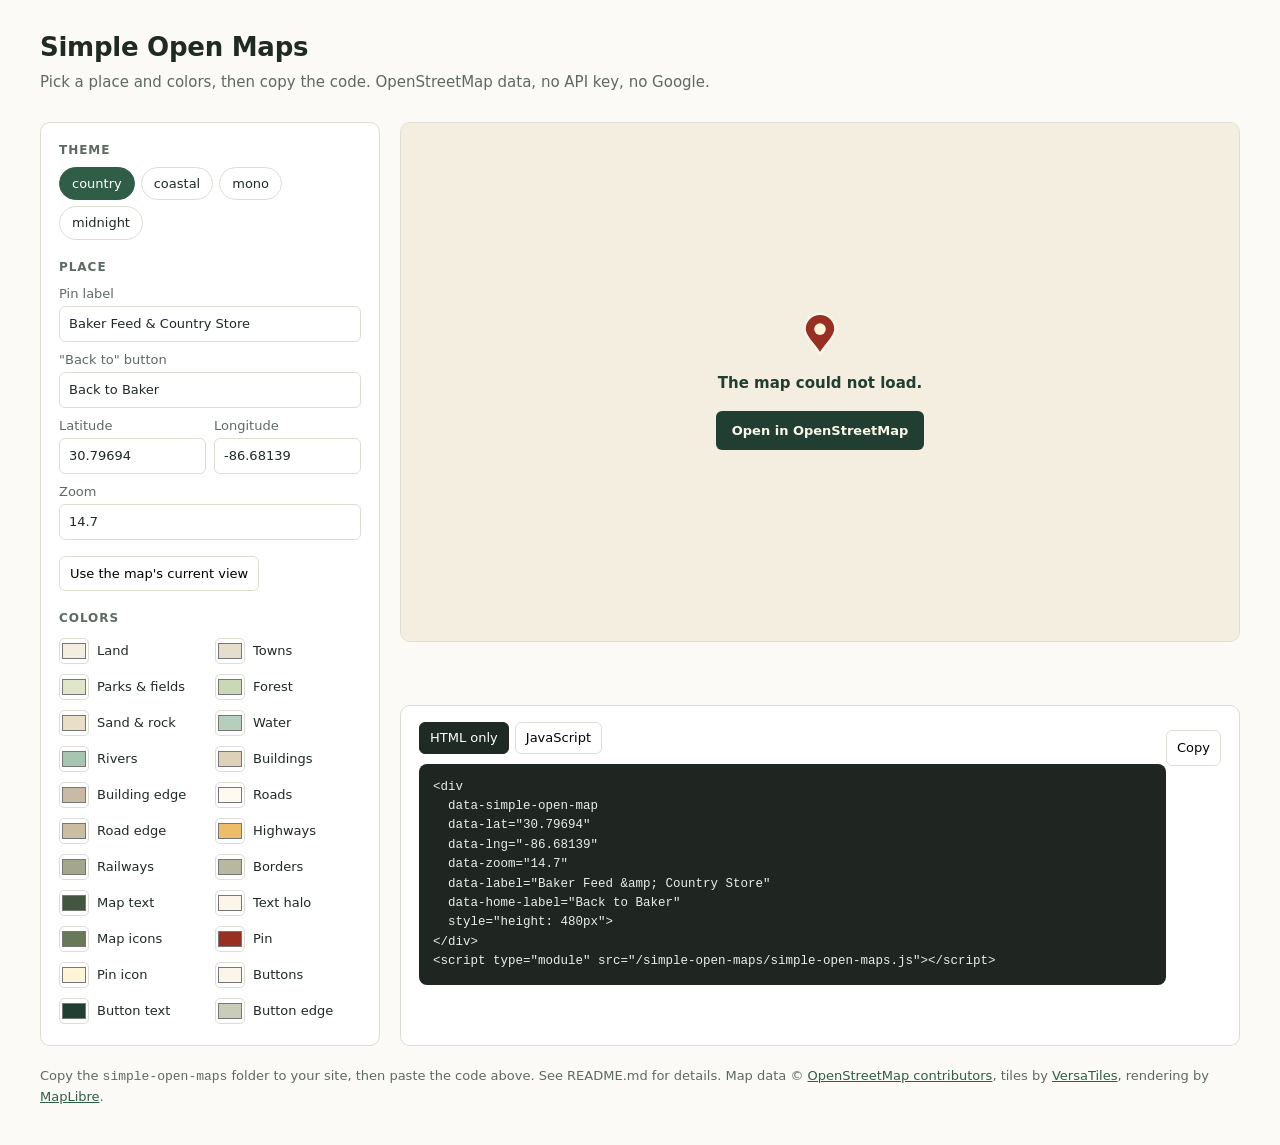
==== index.html @ 663730d6 "Simple Open Maps: drop-in OpenStreetMap maps with custom colors No API key, no build step. One folde" ====
<!doctype html>
<html lang="en">
<head>
  <meta charset="utf-8">
  <meta name="viewport" content="width=device-width, initial-scale=1">
  <title>Simple Open Maps — Theme Builder</title>
  <meta name="description" content="Pick a place and colors, then copy a ready-to-paste OpenStreetMap embed. No API key.">
  <style>
    :root { --ink: #1f2a24; --muted: #5d6a62; --line: #dcded4; --paper: #fbfaf6; --card: #ffffff; --accent: #2f5d46; color-scheme: light; }
    * { box-sizing: border-box; }
    body { margin: 0; background: var(--paper); color: var(--ink); font: 15px/1.5 system-ui, -apple-system, "Segoe UI", sans-serif; }
    header { padding: 28px 20px 8px; max-width: 1240px; margin: 0 auto; }
    h1 { margin: 0 0 4px; font-size: 26px; letter-spacing: -0.01em; }
    header p { margin: 0; color: var(--muted); }
    main { display: grid; grid-template-columns: 340px minmax(0, 1fr); gap: 20px; max-width: 1240px; margin: 0 auto; padding: 20px; }
    aside, .output { background: var(--card); border: 1px solid var(--line); border-radius: 10px; }
    aside { padding: 18px; align-self: start; }
    h2 { margin: 18px 0 8px; font-size: 12px; text-transform: uppercase; letter-spacing: 0.08em; color: var(--muted); }
    h2:first-child { margin-top: 0; }
    .themes { display: flex; flex-wrap: wrap; gap: 6px; }
    .themes button { padding: 6px 12px; border: 1px solid var(--line); border-radius: 999px; background: #fff; color: var(--ink); font: inherit; font-size: 13px; cursor: pointer; }
    .themes button[aria-pressed="true"] { background: var(--accent); border-color: var(--accent); color: #fff; }
    label.field { display: block; margin-bottom: 8px; font-size: 13px; color: var(--muted); }
    label.field input { display: block; width: 100%; margin-top: 3px; padding: 7px 9px; border: 1px solid var(--line); border-radius: 6px; font: inherit; color: var(--ink); }
    .row { display: grid; grid-template-columns: 1fr 1fr; gap: 8px; }
    .colors { display: grid; grid-template-columns: 1fr 1fr; gap: 4px 10px; }
    .color { display: flex; align-items: center; gap: 8px; font-size: 13px; padding: 3px 0; }
    .color input { width: 30px; height: 26px; padding: 0; border: 1px solid var(--line); border-radius: 5px; background: none; cursor: pointer; flex: none; }
    .small-button { margin-top: 8px; padding: 7px 10px; border: 1px solid var(--line); border-radius: 6px; background: #fff; font: inherit; font-size: 13px; cursor: pointer; }
    .stage { display: grid; gap: 20px; min-width: 0; }
    #map { height: 520px; border-radius: 10px; border: 1px solid var(--line); }
    .output { padding: 16px 18px; min-width: 0; }
    .tabs { display: flex; gap: 6px; margin-bottom: 10px; }
    .tabs button { padding: 5px 10px; border: 1px solid var(--line); border-radius: 6px; background: #fff; font: inherit; font-size: 13px; cursor: pointer; }
    .tabs button[aria-selected="true"] { background: var(--ink); color: #fff; border-color: var(--ink); }
    pre { margin: 0; padding: 14px; overflow: auto; background: #1f2622; color: #e8efe9; border-radius: 8px; font: 12.5px/1.55 ui-monospace, Consolas, monospace; white-space: pre; }
    .copy { float: right; }
    footer { max-width: 1240px; margin: 0 auto; padding: 0 20px 40px; color: var(--muted); font-size: 13px; }
    footer a { color: var(--accent); }
    @media (max-width: 860px) { main { grid-template-columns: 1fr; } #map { height: 380px; } }
  </style>
</head>
<body>
  <header>
    <h1>Simple Open Maps</h1>
    <p>Pick a place and colors, then copy the code. OpenStreetMap data, no API key, no Google.</p>
  </header>
  <main>
    <aside>
      <h2>Theme</h2>
      <div class="themes" id="themes"></div>

      <h2>Place</h2>
      <label class="field">Pin label <input id="label" value="Baker Feed &amp; Country Store"></label>
      <label class="field">"Back to" button <input id="homeLabel" value="Back to Baker"></label>
      <div class="row">
        <label class="field">Latitude <input id="lat" inputmode="decimal" value="30.79694"></label>
        <label class="field">Longitude <input id="lng" inputmode="decimal" value="-86.68139"></label>
      </div>
      <label class="field">Zoom <input id="zoom" inputmode="decimal" value="14.7"></label>
      <button class="small-button" id="useView" type="button">Use the map's current view</button>

      <h2>Colors</h2>
      <div class="colors" id="colors"></div>
    </aside>

    <div class="stage">
      <div id="map"></div>
      <section class="output" aria-label="Embed code">
        <button class="small-button copy" id="copy" type="button">Copy</button>
        <div class="tabs" role="tablist">
          <button role="tab" aria-selected="true" data-format="html">HTML only</button>
          <button role="tab" aria-selected="false" data-format="js">JavaScript</button>
        </div>
        <pre><code id="code"></code></pre>
      </section>
    </div>
  </main>
  <footer>
    Copy the <code>simple-open-maps</code> folder to your site, then paste the code above. See README.md for details.
    Map data © <a href="https://www.openstreetmap.org/copyright">OpenStreetMap contributors</a>, tiles by <a href="https://versatiles.org/">VersaTiles</a>, rendering by <a href="https://maplibre.org/">MapLibre</a>.
  </footer>

  <script type="module">
    import { createMap, themes, resolveColors } from './simple-open-maps/simple-open-maps.js';

    const LABELS = {
      background: 'Land', developed: 'Towns', green: 'Parks & fields', forest: 'Forest', bare: 'Sand & rock',
      water: 'Water', waterway: 'Rivers', building: 'Buildings', buildingOutline: 'Building edge',
      road: 'Roads', roadCasing: 'Road edge', highway: 'Highways', rail: 'Railways', boundary: 'Borders',
      label: 'Map text', labelHalo: 'Text halo', icon: 'Map icons',
      pin: 'Pin', pinIcon: 'Pin icon', surface: 'Buttons', text: 'Button text', border: 'Button edge',
    };
    const $ = id => document.getElementById(id);
    let themeName = 'country';
    let overrides = {};
    let format = 'html';

    const place = () => ({
      label: $('label').value.trim(),
      homeLabel: $('homeLabel').value.trim(),
      lat: Number($('lat').value),
      lng: Number($('lng').value),
      zoom: Number($('zoom').value) || 14,
    });

    let controller;
    function build() {
      const p = place();
      if (!Number.isFinite(p.lat) || !Number.isFinite(p.lng)) return;
      controller = createMap('#map', {
        center: { lat: p.lat, lng: p.lng }, zoom: p.zoom, label: p.label || undefined,
        homeLabel: p.homeLabel || undefined, theme: themeName, colors: overrides, lazy: false,
      });
      renderCode();
    }

    function renderThemes() {
      $('themes').replaceChildren(...Object.keys(themes).map(name => {
        const button = document.createElement('button');
        button.type = 'button';
        button.textContent = name;
        button.setAttribute('aria-pressed', String(name === themeName));
        button.onclick = () => { themeName = name; overrides = {}; controller.setColors(name); renderThemes(); renderColors(); renderCode(); };
        return button;
      }));
    }

    function renderColors() {
      const colors = resolveColors(themeName, overrides);
      $('colors').replaceChildren(...Object.entries(LABELS).map(([role, text]) => {
        const label = document.createElement('label');
        label.className = 'color';
        const input = document.createElement('input');
        input.type = 'color';
        input.value = colors[role];
        input.oninput = () => { overrides[role] = input.value; controller.setColors({ [role]: input.value }); renderCode(); };
        label.append(input, text);
        return label;
      }));
    }

    const esc = text => text.replace(/&/g, '&amp;').replace(/"/g, '&quot;').replace(/</g, '&lt;');
    function renderCode() {
      const p = place();
      const changed = Object.fromEntries(Object.entries(overrides).filter(([role, value]) => value !== themes[themeName][role]));
      const hasColors = Object.keys(changed).length > 0;
      let code;
      if (format === 'html') {
        const attrs = [
          'data-simple-open-map',
          `data-lat="${p.lat}"`, `data-lng="${p.lng}"`, `data-zoom="${p.zoom}"`,
          p.label && `data-label="${esc(p.label)}"`,
          p.homeLabel && `data-home-label="${esc(p.homeLabel)}"`,
          themeName !== 'country' && `data-theme="${themeName}"`,
          hasColors && `data-colors='${JSON.stringify(changed)}'`,
          'style="height: 480px"',
        ].filter(Boolean);
        code = `<div\n  ${attrs.join('\n  ')}>\n</div>\n<script type="module" src="/simple-open-maps/simple-open-maps.js"><\/script>`;
      } else {
        const opts = [
          `center: { lat: ${p.lat}, lng: ${p.lng} },`,
          `zoom: ${p.zoom},`,
          p.label && `label: ${JSON.stringify(p.label)},`,
          p.homeLabel && `homeLabel: ${JSON.stringify(p.homeLabel)},`,
          themeName !== 'country' && `theme: '${themeName}',`,
          hasColors && `colors: ${JSON.stringify(changed, null, 2).replace(/\n/g, '\n    ')},`,
        ].filter(Boolean);
        code = `<div id="map" style="height: 480px"></div>\n<script type="module">\n  import { createMap } from '/simple-open-maps/simple-open-maps.js';\n\n  createMap('#map', {\n    ${opts.join('\n    ')}\n  });\n<\/script>`;
      }
      $('code').textContent = code;
    }

    document.querySelectorAll('[data-format]').forEach(tab => tab.onclick = () => {
      format = tab.dataset.format;
      document.querySelectorAll('[data-format]').forEach(other => other.setAttribute('aria-selected', String(other === tab)));
      renderCode();
    });
    $('copy').onclick = async () => {
      await navigator.clipboard.writeText($('code').textContent);
      $('copy').textContent = 'Copied';
      setTimeout(() => { $('copy').textContent = 'Copy'; }, 1400);
    };
    $('useView').onclick = () => {
      const map = controller?.map;
      if (!map) return;
      const { lat, lng } = map.getCenter();
      $('lat').value = lat.toFixed(5);
      $('lng').value = lng.toFixed(5);
      $('zoom').value = map.getZoom().toFixed(1);
      build();
    };
    let timer;
    for (const id of ['label', 'homeLabel', 'lat', 'lng', 'zoom']) $(id).addEventListener('input', () => { clearTimeout(timer); timer = setTimeout(build, 500); });

    renderThemes();
    renderColors();
    build();
  </script>
</body>
</html>
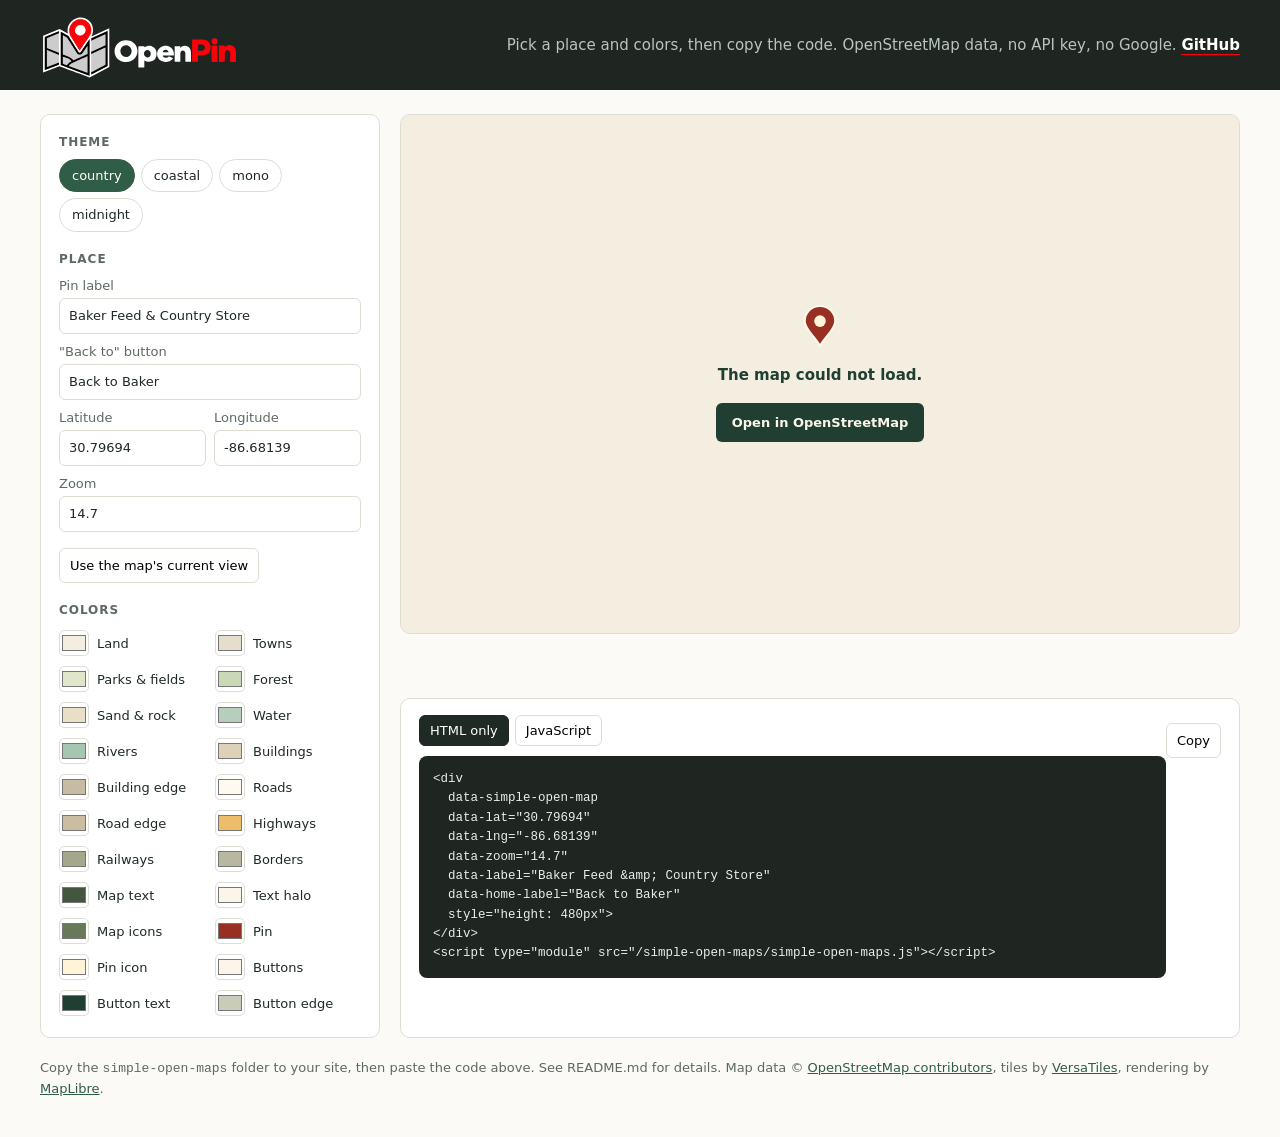
==== commit e8388dc5: "Rebrand to OpenPin and add logo to demo and README Co-Authored-By: Claude Opus 5.5 <noreply@anthropi" ====
--- a/index.html
+++ b/index.html
@@ -3,16 +3,20 @@
 <head>
   <meta charset="utf-8">
   <meta name="viewport" content="width=device-width, initial-scale=1">
-  <title>Simple Open Maps — Theme Builder</title>
+  <title>OpenPin — Theme Builder</title>
   <meta name="description" content="Pick a place and colors, then copy a ready-to-paste OpenStreetMap embed. No API key.">
   <style>
     :root { --ink: #1f2a24; --muted: #5d6a62; --line: #dcded4; --paper: #fbfaf6; --card: #ffffff; --accent: #2f5d46; color-scheme: light; }
     * { box-sizing: border-box; }
     body { margin: 0; background: var(--paper); color: var(--ink); font: 15px/1.5 system-ui, -apple-system, "Segoe UI", sans-serif; }
-    header { padding: 28px 20px 8px; max-width: 1240px; margin: 0 auto; }
-    h1 { margin: 0 0 4px; font-size: 26px; letter-spacing: -0.01em; }
-    header p { margin: 0; color: var(--muted); }
-    main { display: grid; grid-template-columns: 340px minmax(0, 1fr); gap: 20px; max-width: 1240px; margin: 0 auto; padding: 20px; }
+    .masthead { background: #1f2622; color: #e8efe9; }
+    header { display: flex; flex-wrap: wrap; align-items: center; justify-content: space-between; gap: 6px 24px; max-width: 1240px; margin: 0 auto; padding: 14px 20px; }
+    h1 { margin: 0; line-height: 0; }
+    /* The logo file has empty space around the artwork; trim it visually. */
+    h1 img { width: 210px; height: auto; margin: -10px 0 -18px -6px; }
+    header p { margin: 0; color: #b9c4bc; }
+    header a { color: #fff; font-weight: 600; text-decoration: none; border-bottom: 1px solid #fd0209; }
+    main { display: grid; grid-template-columns: 340px minmax(0, 1fr); gap: 20px; max-width: 1240px; margin: 0 auto; padding: 24px 20px 20px; }
     aside, .output { background: var(--card); border: 1px solid var(--line); border-radius: 10px; }
     aside { padding: 18px; align-self: start; }
     h2 { margin: 18px 0 8px; font-size: 12px; text-transform: uppercase; letter-spacing: 0.08em; color: var(--muted); }
@@ -41,10 +45,12 @@
   </style>
 </head>
 <body>
-  <header>
-    <h1>Simple Open Maps</h1>
-    <p>Pick a place and colors, then copy the code. OpenStreetMap data, no API key, no Google.</p>
-  </header>
+  <div class="masthead">
+    <header>
+      <h1><img src="logos/Openpin-Darkmode.svg" alt="OpenPin" width="210" height="90"></h1>
+      <p>Pick a place and colors, then copy the code. OpenStreetMap data, no API key, no Google. <a href="https://github.com/SoFain/OpenPin">GitHub</a></p>
+    </header>
+  </div>
   <main>
     <aside>
       <h2>Theme</h2>
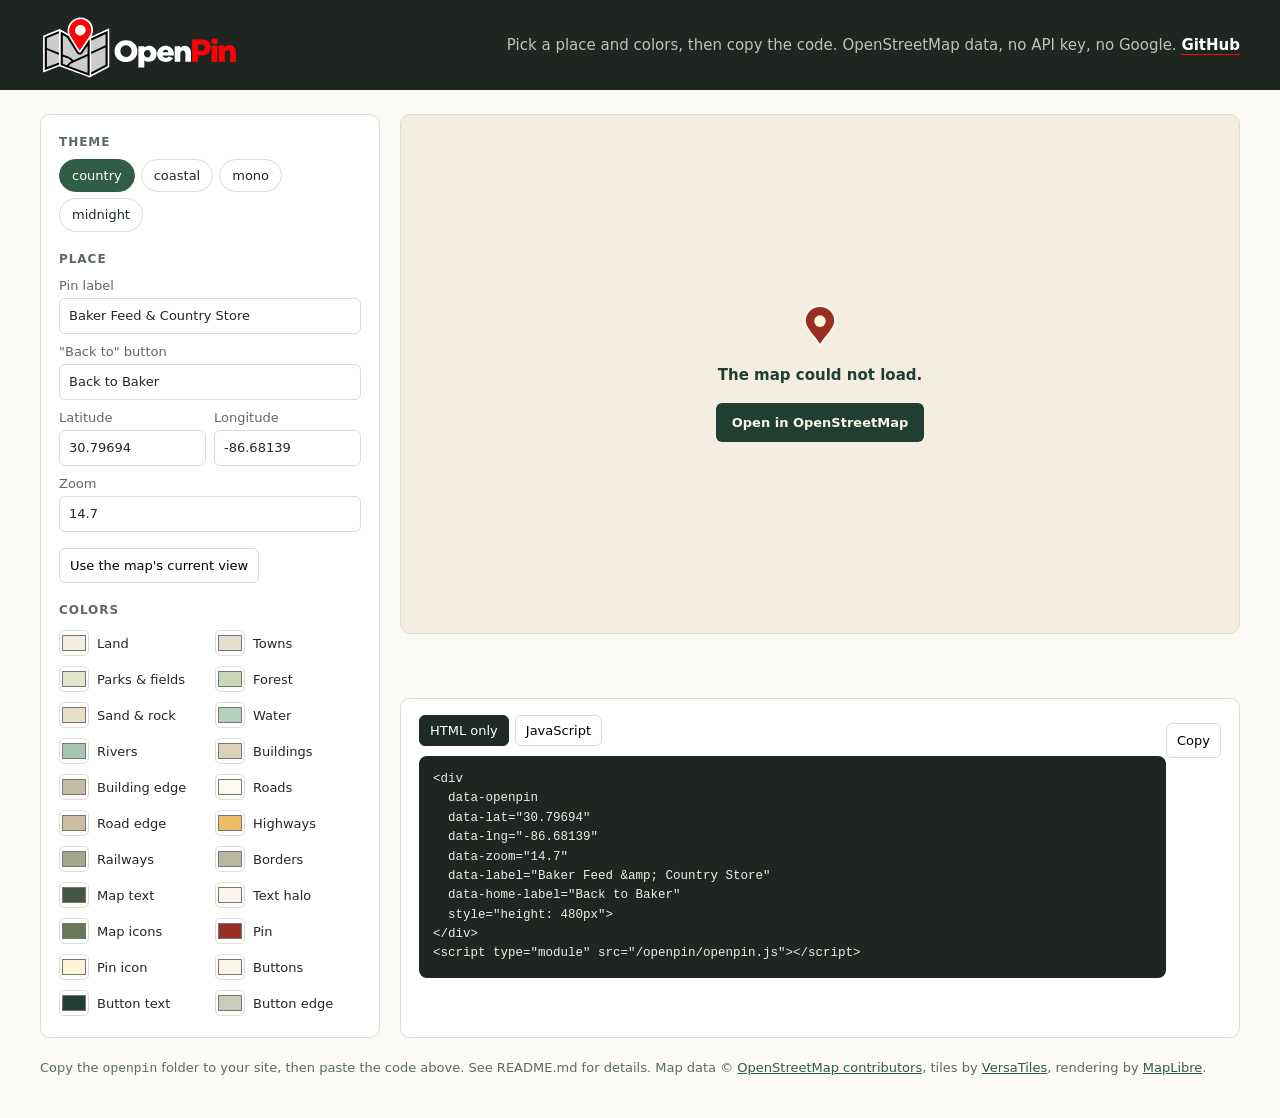
==== commit a5b24500: "Rename package to openpin Folder openpin/, files openpin.js and openpin.css, attribute data-openpin," ====
--- a/index.html
+++ b/index.html
@@ -83,12 +83,12 @@
     </div>
   </main>
   <footer>
-    Copy the <code>simple-open-maps</code> folder to your site, then paste the code above. See README.md for details.
+    Copy the <code>openpin</code> folder to your site, then paste the code above. See README.md for details.
     Map data © <a href="https://www.openstreetmap.org/copyright">OpenStreetMap contributors</a>, tiles by <a href="https://versatiles.org/">VersaTiles</a>, rendering by <a href="https://maplibre.org/">MapLibre</a>.
   </footer>
 
   <script type="module">
-    import { createMap, themes, resolveColors } from './simple-open-maps/simple-open-maps.js';
+    import { createMap, themes, resolveColors } from './openpin/openpin.js';
 
     const LABELS = {
       background: 'Land', developed: 'Towns', green: 'Parks & fields', forest: 'Forest', bare: 'Sand & rock',
@@ -154,7 +154,7 @@
       let code;
       if (format === 'html') {
         const attrs = [
-          'data-simple-open-map',
+          'data-openpin',
           `data-lat="${p.lat}"`, `data-lng="${p.lng}"`, `data-zoom="${p.zoom}"`,
           p.label && `data-label="${esc(p.label)}"`,
           p.homeLabel && `data-home-label="${esc(p.homeLabel)}"`,
@@ -162,7 +162,7 @@
           hasColors && `data-colors='${JSON.stringify(changed)}'`,
           'style="height: 480px"',
         ].filter(Boolean);
-        code = `<div\n  ${attrs.join('\n  ')}>\n</div>\n<script type="module" src="/simple-open-maps/simple-open-maps.js"><\/script>`;
+        code = `<div\n  ${attrs.join('\n  ')}>\n</div>\n<script type="module" src="/openpin/openpin.js"><\/script>`;
       } else {
         const opts = [
           `center: { lat: ${p.lat}, lng: ${p.lng} },`,
@@ -172,7 +172,7 @@
           themeName !== 'country' && `theme: '${themeName}',`,
           hasColors && `colors: ${JSON.stringify(changed, null, 2).replace(/\n/g, '\n    ')},`,
         ].filter(Boolean);
-        code = `<div id="map" style="height: 480px"></div>\n<script type="module">\n  import { createMap } from '/simple-open-maps/simple-open-maps.js';\n\n  createMap('#map', {\n    ${opts.join('\n    ')}\n  });\n<\/script>`;
+        code = `<div id="map" style="height: 480px"></div>\n<script type="module">\n  import { createMap } from '/openpin/openpin.js';\n\n  createMap('#map', {\n    ${opts.join('\n    ')}\n  });\n<\/script>`;
       }
       $('code').textContent = code;
     }
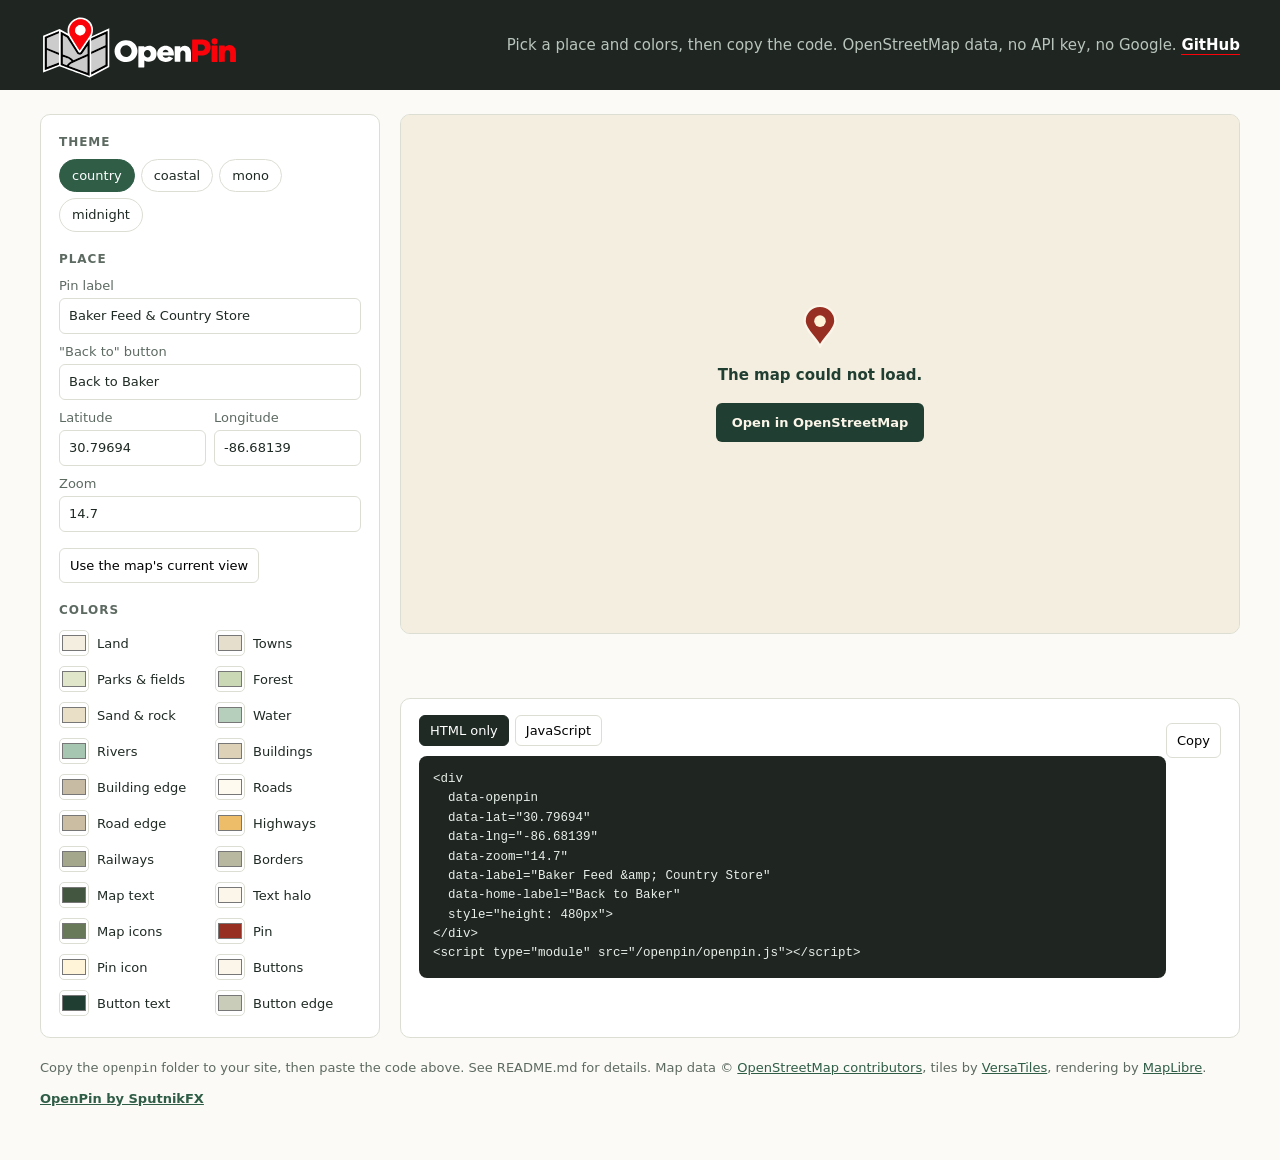
==== commit 46d6305e: "Credit SputnikFX in theme builder footer Co-Authored-By: Claude Opus 5.5 <noreply@anthropic.com>" ====
--- a/index.html
+++ b/index.html
@@ -4,6 +4,9 @@
   <meta charset="utf-8">
   <meta name="viewport" content="width=device-width, initial-scale=1">
   <title>OpenPin — Theme Builder</title>
+  <link rel="icon" href="logos/openpin-icon.svg" type="image/svg+xml">
+  <link rel="icon" href="logos/favicon-64.png" type="image/png" sizes="64x64">
+  <link rel="apple-touch-icon" href="logos/apple-touch-icon.png">
   <meta name="description" content="Pick a place and colors, then copy a ready-to-paste OpenStreetMap embed. No API key.">
   <style>
     :root { --ink: #1f2a24; --muted: #5d6a62; --line: #dcded4; --paper: #fbfaf6; --card: #ffffff; --accent: #2f5d46; color-scheme: light; }
@@ -41,6 +44,7 @@
     .copy { float: right; }
     footer { max-width: 1240px; margin: 0 auto; padding: 0 20px 40px; color: var(--muted); font-size: 13px; }
     footer a { color: var(--accent); }
+    footer .credit { margin-top: 10px; font-weight: 600; }
     @media (max-width: 860px) { main { grid-template-columns: 1fr; } #map { height: 380px; } }
   </style>
 </head>
@@ -85,6 +89,7 @@
   <footer>
     Copy the <code>openpin</code> folder to your site, then paste the code above. See README.md for details.
     Map data © <a href="https://www.openstreetmap.org/copyright">OpenStreetMap contributors</a>, tiles by <a href="https://versatiles.org/">VersaTiles</a>, rendering by <a href="https://maplibre.org/">MapLibre</a>.
+    <p class="credit"><a href="https://www.sputnikfx.com/" target="_blank" rel="noopener">OpenPin by SputnikFX</a></p>
   </footer>
 
   <script type="module">
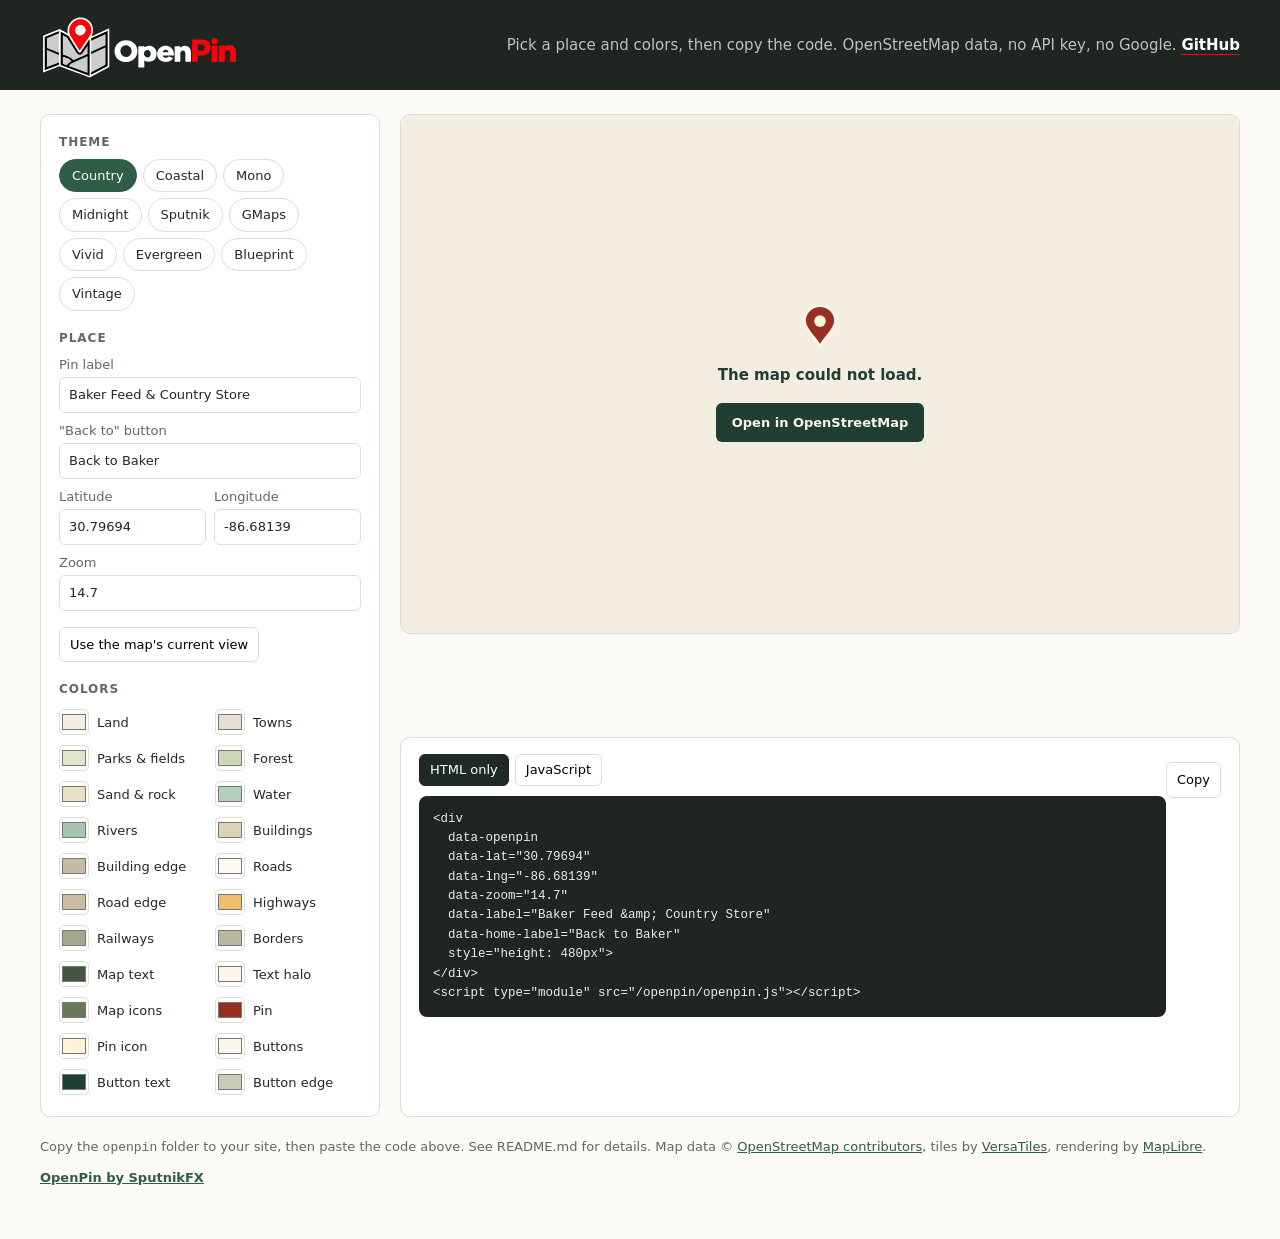
==== commit ec90aaa6: "Merge release/1.1.0" ====
--- a/index.html
+++ b/index.html
@@ -130,7 +130,7 @@
       $('themes').replaceChildren(...Object.keys(themes).map(name => {
         const button = document.createElement('button');
         button.type = 'button';
-        button.textContent = name;
+        button.textContent = name === 'gmaps' ? 'GMaps' : name[0].toUpperCase() + name.slice(1);
         button.setAttribute('aria-pressed', String(name === themeName));
         button.onclick = () => { themeName = name; overrides = {}; controller.setColors(name); renderThemes(); renderColors(); renderCode(); };
         return button;
